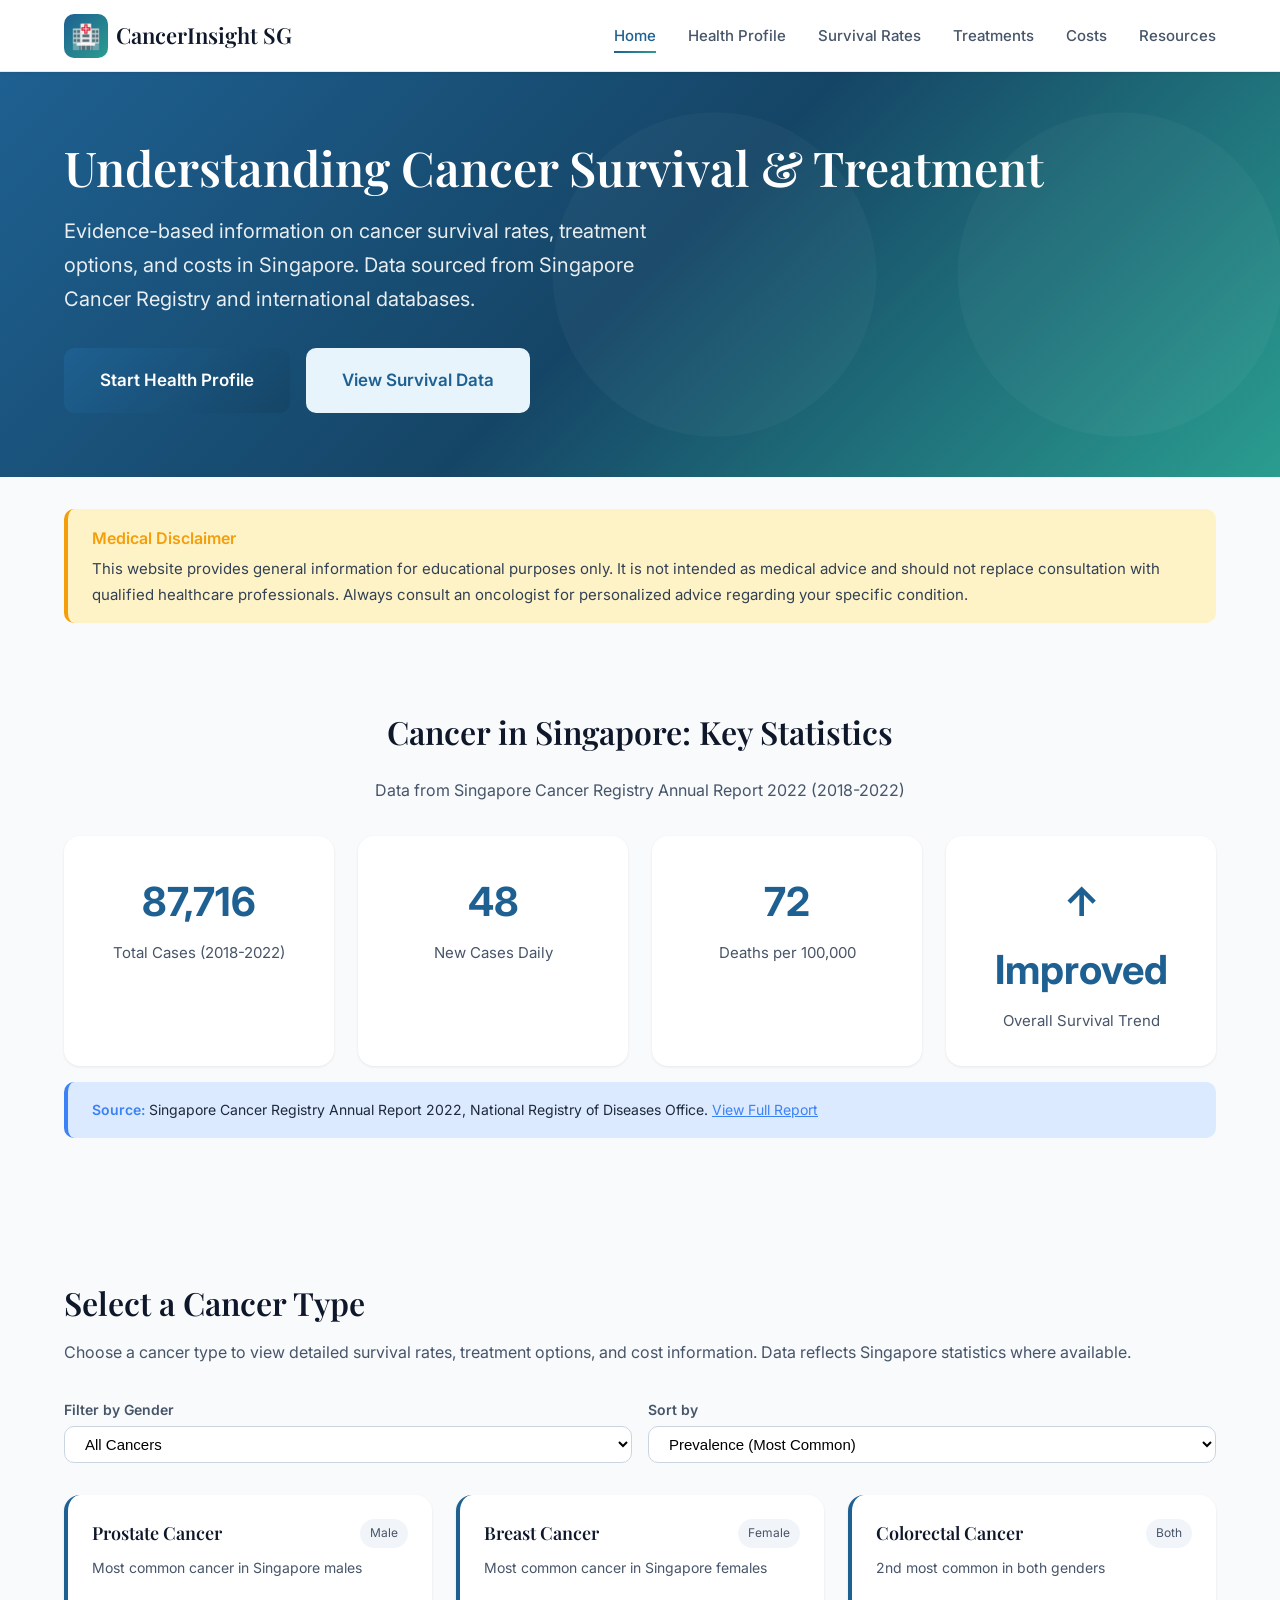
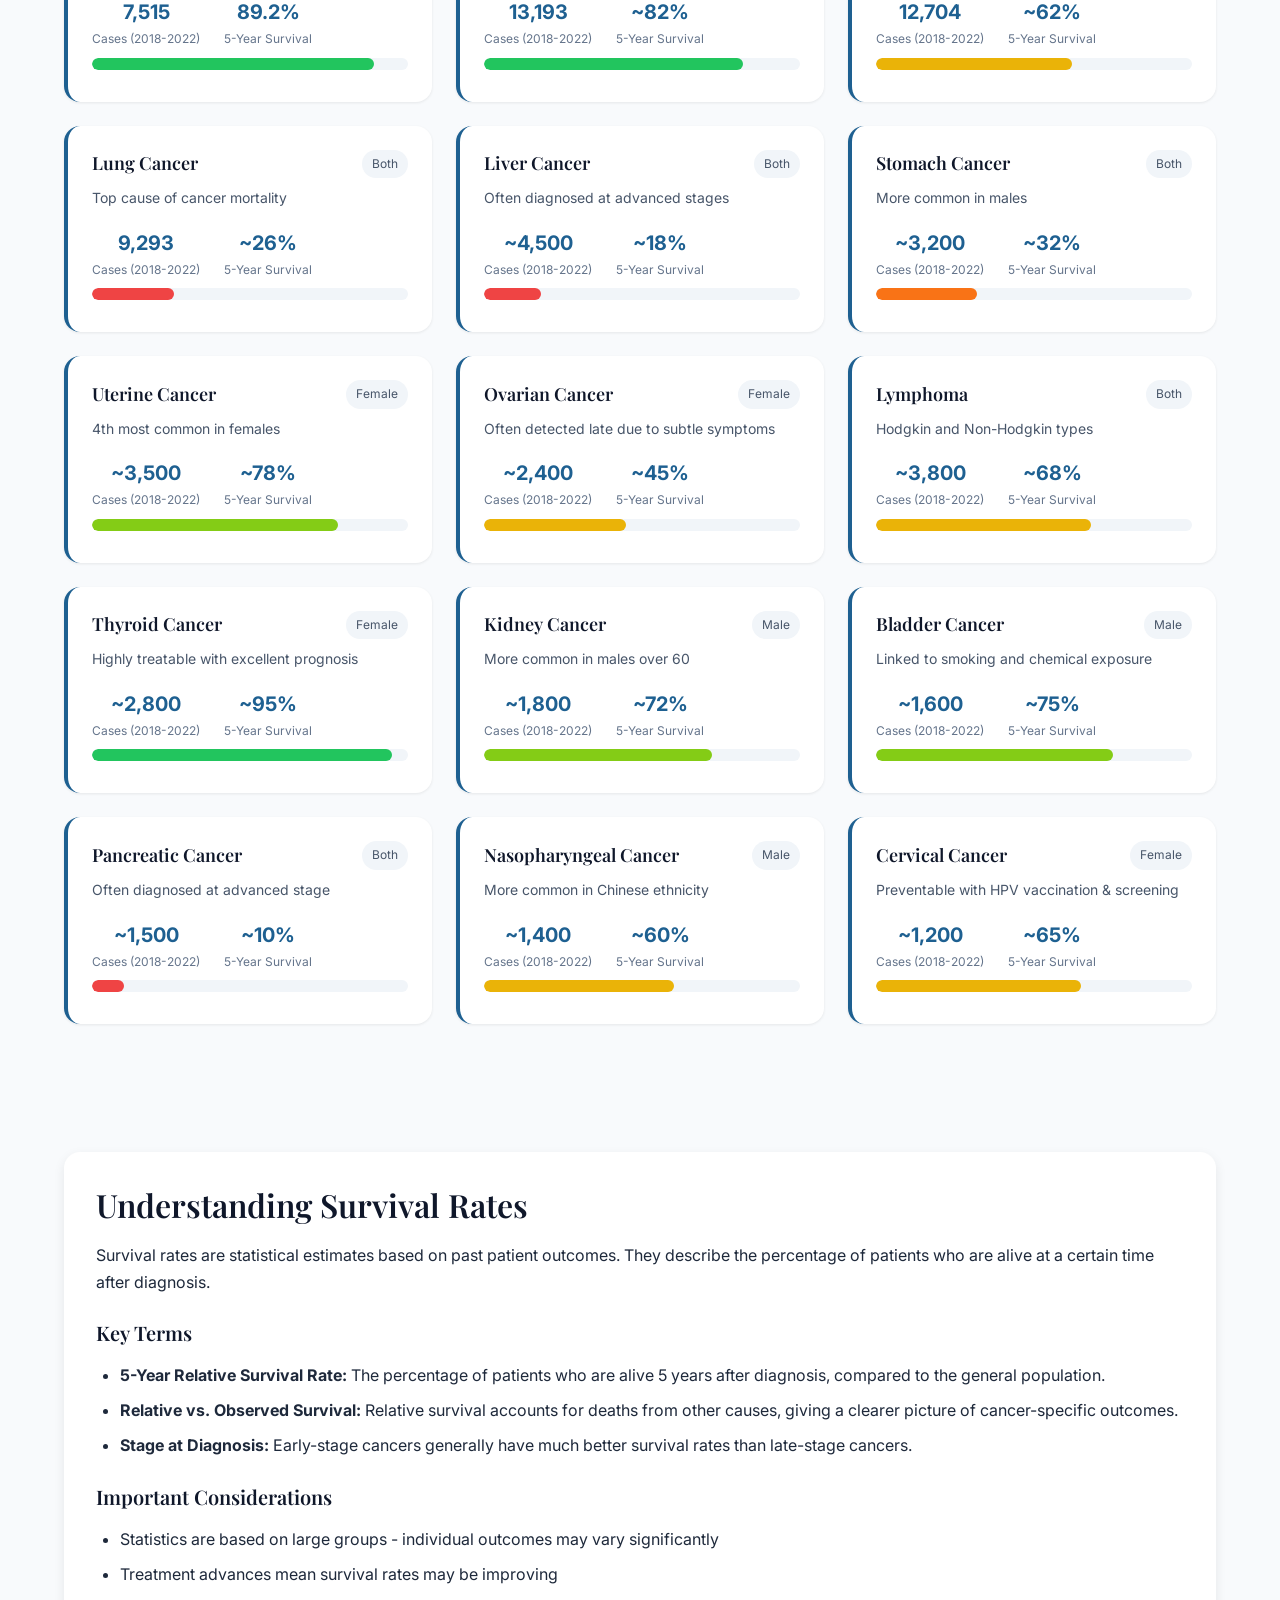
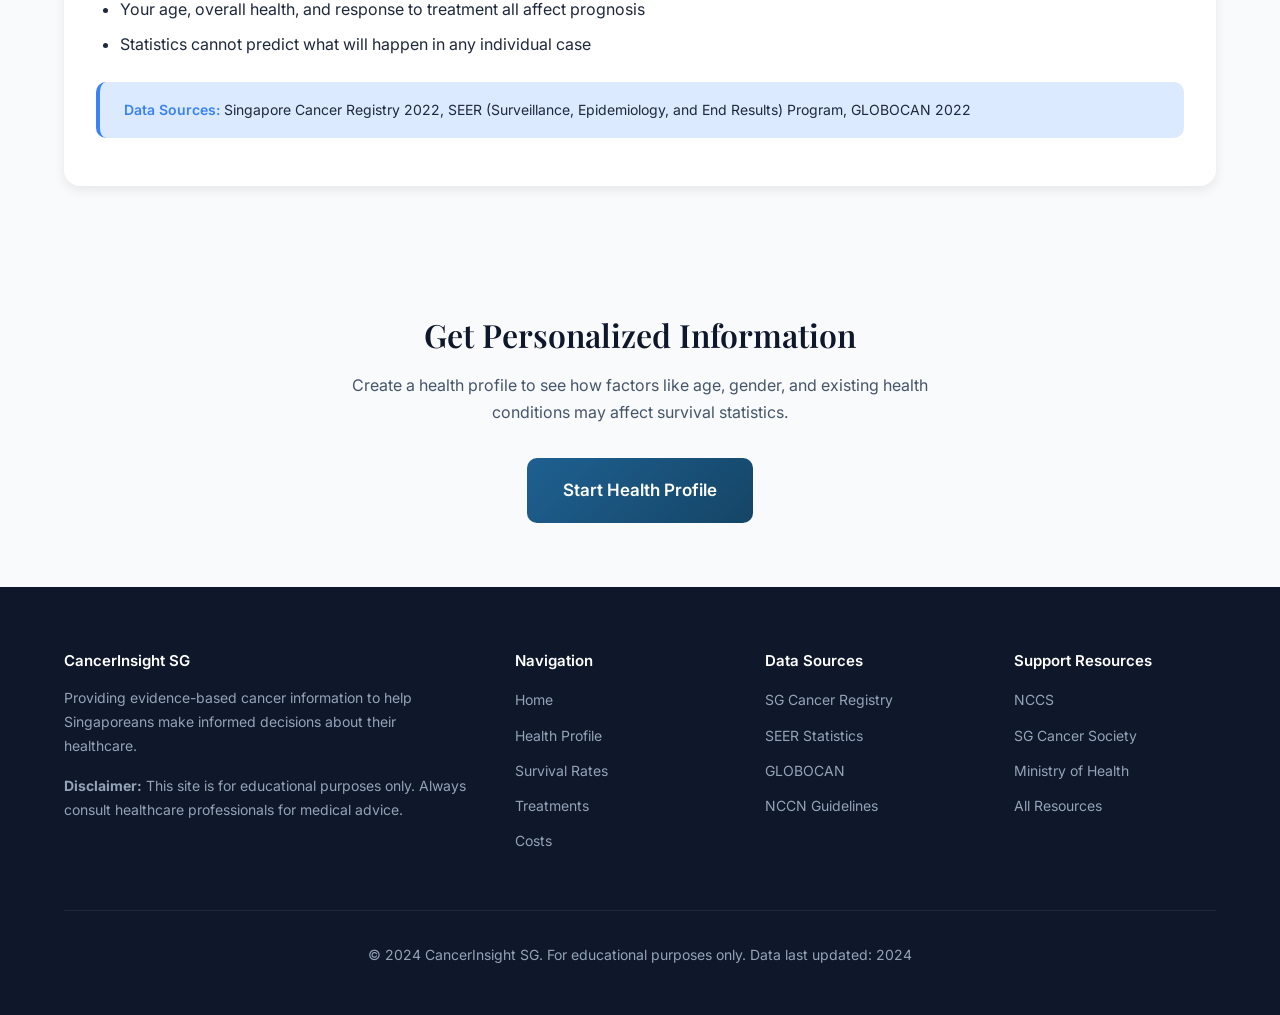
==== index.html @ 8e3a680f "Initial commit: Cancer information website Static site with pages for cancer assessment, treatment c" ====
<!DOCTYPE html>
<html lang="en">
<head>
    <meta charset="UTF-8">
    <meta name="viewport" content="width=device-width, initial-scale=1.0">
    <title>CancerInsight SG | Cancer Survival & Treatment Information</title>
    <link rel="stylesheet" href="styles.css">
    <link href="https://fonts.googleapis.com/css2?family=Inter:wght@300;400;500;600;700&family=Playfair+Display:wght@500;600;700&display=swap" rel="stylesheet">
</head>
<body>
    <nav class="navbar">
        <div class="container">
            <a href="index.html" class="logo">
                <span class="logo-icon">&#127973;</span>
                CancerInsight SG
            </a>
            <ul class="nav-links">
                <li><a href="index.html" class="active">Home</a></li>
                <li><a href="assessment.html">Health Profile</a></li>
                <li><a href="survival.html">Survival Rates</a></li>
                <li><a href="treatment.html">Treatments</a></li>
                <li><a href="costs.html">Costs</a></li>
                <li><a href="resources.html">Resources</a></li>
            </ul>
        </div>
    </nav>

    <section class="hero">
        <div class="container">
            <h1>Understanding Cancer Survival & Treatment</h1>
            <p>Evidence-based information on cancer survival rates, treatment options, and costs in Singapore. Data sourced from Singapore Cancer Registry and international databases.</p>
            <div style="margin-top: var(--spacing-xl); display: flex; gap: var(--spacing-md);">
                <a href="assessment.html" class="btn btn-primary btn-lg">Start Health Profile</a>
                <a href="survival.html" class="btn btn-secondary btn-lg">View Survival Data</a>
            </div>
        </div>
    </section>

    <main class="container">
        <!-- Disclaimer -->
        <div class="disclaimer" style="margin-top: var(--spacing-xl);">
            <div class="disclaimer__title">Medical Disclaimer</div>
            <p>This website provides general information for educational purposes only. It is not intended as medical advice and should not replace consultation with qualified healthcare professionals. Always consult an oncologist for personalized advice regarding your specific condition.</p>
        </div>

        <!-- Quick Statistics -->
        <section class="section">
            <h2 style="text-align: center; margin-bottom: var(--spacing-lg);">Cancer in Singapore: Key Statistics</h2>
            <p style="text-align: center; color: var(--color-gray-600); margin-bottom: var(--spacing-xl);">Data from Singapore Cancer Registry Annual Report 2022 (2018-2022)</p>

            <div class="stats-grid">
                <div class="stat-card">
                    <div class="stat-card__value">87,716</div>
                    <div class="stat-card__label">Total Cases (2018-2022)</div>
                </div>
                <div class="stat-card">
                    <div class="stat-card__value">48</div>
                    <div class="stat-card__label">New Cases Daily</div>
                </div>
                <div class="stat-card">
                    <div class="stat-card__value">72</div>
                    <div class="stat-card__label">Deaths per 100,000</div>
                </div>
                <div class="stat-card">
                    <div class="stat-card__value">&#8593; Improved</div>
                    <div class="stat-card__label">Overall Survival Trend</div>
                </div>
            </div>

            <div class="citation">
                <span class="citation__source">Source:</span> Singapore Cancer Registry Annual Report 2022, National Registry of Diseases Office.
                <a href="https://www.nrdo.gov.sg/publications/cancer" target="_blank">View Full Report</a>
            </div>
        </section>

        <!-- Cancer Type Selection -->
        <section class="section">
            <h2 style="margin-bottom: var(--spacing-md);">Select a Cancer Type</h2>
            <p style="color: var(--color-gray-600); margin-bottom: var(--spacing-xl);">Choose a cancer type to view detailed survival rates, treatment options, and cost information. Data reflects Singapore statistics where available.</p>

            <!-- Gender Filter -->
            <div class="filters">
                <div class="filter-group">
                    <label>Filter by Gender</label>
                    <select class="filter-select" id="gender-filter">
                        <option value="all">All Cancers</option>
                        <option value="male">Male Cancers</option>
                        <option value="female">Female Cancers</option>
                        <option value="both">Affects Both</option>
                    </select>
                </div>
                <div class="filter-group">
                    <label>Sort by</label>
                    <select class="filter-select" id="sort-filter">
                        <option value="prevalence">Prevalence (Most Common)</option>
                        <option value="survival-high">Survival Rate (High to Low)</option>
                        <option value="survival-low">Survival Rate (Low to High)</option>
                    </select>
                </div>
            </div>

            <div class="cancer-grid" id="cancer-grid">
                <!-- Male Cancers -->
                <div class="cancer-card" data-cancer="prostate" data-gender="male" data-survival="89.2" onclick="selectCancer('prostate')">
                    <div class="cancer-card__header">
                        <h3 class="cancer-card__name">Prostate Cancer</h3>
                        <span class="cancer-card__gender">Male</span>
                    </div>
                    <p style="color: var(--color-gray-600); font-size: 0.875rem; margin-bottom: var(--spacing-sm);">Most common cancer in Singapore males</p>
                    <div class="cancer-card__stats">
                        <div class="cancer-card__stat">
                            <div class="cancer-card__stat-value">7,515</div>
                            <div class="cancer-card__stat-label">Cases (2018-2022)</div>
                        </div>
                        <div class="cancer-card__stat">
                            <div class="cancer-card__stat-value">89.2%</div>
                            <div class="cancer-card__stat-label">5-Year Survival</div>
                        </div>
                    </div>
                    <div class="survival-meter">
                        <div class="survival-meter__fill excellent" style="width: 89.2%"></div>
                    </div>
                </div>

                <!-- Breast Cancer -->
                <div class="cancer-card" data-cancer="breast" data-gender="female" data-survival="82" onclick="selectCancer('breast')">
                    <div class="cancer-card__header">
                        <h3 class="cancer-card__name">Breast Cancer</h3>
                        <span class="cancer-card__gender">Female</span>
                    </div>
                    <p style="color: var(--color-gray-600); font-size: 0.875rem; margin-bottom: var(--spacing-sm);">Most common cancer in Singapore females</p>
                    <div class="cancer-card__stats">
                        <div class="cancer-card__stat">
                            <div class="cancer-card__stat-value">13,193</div>
                            <div class="cancer-card__stat-label">Cases (2018-2022)</div>
                        </div>
                        <div class="cancer-card__stat">
                            <div class="cancer-card__stat-value">~82%</div>
                            <div class="cancer-card__stat-label">5-Year Survival</div>
                        </div>
                    </div>
                    <div class="survival-meter">
                        <div class="survival-meter__fill excellent" style="width: 82%"></div>
                    </div>
                </div>

                <!-- Colorectal Cancer -->
                <div class="cancer-card" data-cancer="colorectal" data-gender="both" data-survival="62" onclick="selectCancer('colorectal')">
                    <div class="cancer-card__header">
                        <h3 class="cancer-card__name">Colorectal Cancer</h3>
                        <span class="cancer-card__gender">Both</span>
                    </div>
                    <p style="color: var(--color-gray-600); font-size: 0.875rem; margin-bottom: var(--spacing-sm);">2nd most common in both genders</p>
                    <div class="cancer-card__stats">
                        <div class="cancer-card__stat">
                            <div class="cancer-card__stat-value">12,704</div>
                            <div class="cancer-card__stat-label">Cases (2018-2022)</div>
                        </div>
                        <div class="cancer-card__stat">
                            <div class="cancer-card__stat-value">~62%</div>
                            <div class="cancer-card__stat-label">5-Year Survival</div>
                        </div>
                    </div>
                    <div class="survival-meter">
                        <div class="survival-meter__fill moderate" style="width: 62%"></div>
                    </div>
                </div>

                <!-- Lung Cancer -->
                <div class="cancer-card" data-cancer="lung" data-gender="both" data-survival="26" onclick="selectCancer('lung')">
                    <div class="cancer-card__header">
                        <h3 class="cancer-card__name">Lung Cancer</h3>
                        <span class="cancer-card__gender">Both</span>
                    </div>
                    <p style="color: var(--color-gray-600); font-size: 0.875rem; margin-bottom: var(--spacing-sm);">Top cause of cancer mortality</p>
                    <div class="cancer-card__stats">
                        <div class="cancer-card__stat">
                            <div class="cancer-card__stat-value">9,293</div>
                            <div class="cancer-card__stat-label">Cases (2018-2022)</div>
                        </div>
                        <div class="cancer-card__stat">
                            <div class="cancer-card__stat-value">~26%</div>
                            <div class="cancer-card__stat-label">5-Year Survival</div>
                        </div>
                    </div>
                    <div class="survival-meter">
                        <div class="survival-meter__fill poor" style="width: 26%"></div>
                    </div>
                </div>

                <!-- Liver Cancer -->
                <div class="cancer-card" data-cancer="liver" data-gender="both" data-survival="18" onclick="selectCancer('liver')">
                    <div class="cancer-card__header">
                        <h3 class="cancer-card__name">Liver Cancer</h3>
                        <span class="cancer-card__gender">Both</span>
                    </div>
                    <p style="color: var(--color-gray-600); font-size: 0.875rem; margin-bottom: var(--spacing-sm);">Often diagnosed at advanced stages</p>
                    <div class="cancer-card__stats">
                        <div class="cancer-card__stat">
                            <div class="cancer-card__stat-value">~4,500</div>
                            <div class="cancer-card__stat-label">Cases (2018-2022)</div>
                        </div>
                        <div class="cancer-card__stat">
                            <div class="cancer-card__stat-value">~18%</div>
                            <div class="cancer-card__stat-label">5-Year Survival</div>
                        </div>
                    </div>
                    <div class="survival-meter">
                        <div class="survival-meter__fill poor" style="width: 18%"></div>
                    </div>
                </div>

                <!-- Stomach Cancer -->
                <div class="cancer-card" data-cancer="stomach" data-gender="both" data-survival="32" onclick="selectCancer('stomach')">
                    <div class="cancer-card__header">
                        <h3 class="cancer-card__name">Stomach Cancer</h3>
                        <span class="cancer-card__gender">Both</span>
                    </div>
                    <p style="color: var(--color-gray-600); font-size: 0.875rem; margin-bottom: var(--spacing-sm);">More common in males</p>
                    <div class="cancer-card__stats">
                        <div class="cancer-card__stat">
                            <div class="cancer-card__stat-value">~3,200</div>
                            <div class="cancer-card__stat-label">Cases (2018-2022)</div>
                        </div>
                        <div class="cancer-card__stat">
                            <div class="cancer-card__stat-value">~32%</div>
                            <div class="cancer-card__stat-label">5-Year Survival</div>
                        </div>
                    </div>
                    <div class="survival-meter">
                        <div class="survival-meter__fill fair" style="width: 32%"></div>
                    </div>
                </div>

                <!-- Uterine Cancer -->
                <div class="cancer-card" data-cancer="uterus" data-gender="female" data-survival="78" onclick="selectCancer('uterus')">
                    <div class="cancer-card__header">
                        <h3 class="cancer-card__name">Uterine Cancer</h3>
                        <span class="cancer-card__gender">Female</span>
                    </div>
                    <p style="color: var(--color-gray-600); font-size: 0.875rem; margin-bottom: var(--spacing-sm);">4th most common in females</p>
                    <div class="cancer-card__stats">
                        <div class="cancer-card__stat">
                            <div class="cancer-card__stat-value">~3,500</div>
                            <div class="cancer-card__stat-label">Cases (2018-2022)</div>
                        </div>
                        <div class="cancer-card__stat">
                            <div class="cancer-card__stat-value">~78%</div>
                            <div class="cancer-card__stat-label">5-Year Survival</div>
                        </div>
                    </div>
                    <div class="survival-meter">
                        <div class="survival-meter__fill good" style="width: 78%"></div>
                    </div>
                </div>

                <!-- Ovarian Cancer -->
                <div class="cancer-card" data-cancer="ovary" data-gender="female" data-survival="45" onclick="selectCancer('ovary')">
                    <div class="cancer-card__header">
                        <h3 class="cancer-card__name">Ovarian Cancer</h3>
                        <span class="cancer-card__gender">Female</span>
                    </div>
                    <p style="color: var(--color-gray-600); font-size: 0.875rem; margin-bottom: var(--spacing-sm);">Often detected late due to subtle symptoms</p>
                    <div class="cancer-card__stats">
                        <div class="cancer-card__stat">
                            <div class="cancer-card__stat-value">~2,400</div>
                            <div class="cancer-card__stat-label">Cases (2018-2022)</div>
                        </div>
                        <div class="cancer-card__stat">
                            <div class="cancer-card__stat-value">~45%</div>
                            <div class="cancer-card__stat-label">5-Year Survival</div>
                        </div>
                    </div>
                    <div class="survival-meter">
                        <div class="survival-meter__fill moderate" style="width: 45%"></div>
                    </div>
                </div>

                <!-- Lymphoma -->
                <div class="cancer-card" data-cancer="lymphoma" data-gender="both" data-survival="68" onclick="selectCancer('lymphoma')">
                    <div class="cancer-card__header">
                        <h3 class="cancer-card__name">Lymphoma</h3>
                        <span class="cancer-card__gender">Both</span>
                    </div>
                    <p style="color: var(--color-gray-600); font-size: 0.875rem; margin-bottom: var(--spacing-sm);">Hodgkin and Non-Hodgkin types</p>
                    <div class="cancer-card__stats">
                        <div class="cancer-card__stat">
                            <div class="cancer-card__stat-value">~3,800</div>
                            <div class="cancer-card__stat-label">Cases (2018-2022)</div>
                        </div>
                        <div class="cancer-card__stat">
                            <div class="cancer-card__stat-value">~68%</div>
                            <div class="cancer-card__stat-label">5-Year Survival</div>
                        </div>
                    </div>
                    <div class="survival-meter">
                        <div class="survival-meter__fill moderate" style="width: 68%"></div>
                    </div>
                </div>

                <!-- Thyroid Cancer -->
                <div class="cancer-card" data-cancer="thyroid" data-gender="female" data-survival="95" onclick="selectCancer('thyroid')">
                    <div class="cancer-card__header">
                        <h3 class="cancer-card__name">Thyroid Cancer</h3>
                        <span class="cancer-card__gender">Female</span>
                    </div>
                    <p style="color: var(--color-gray-600); font-size: 0.875rem; margin-bottom: var(--spacing-sm);">Highly treatable with excellent prognosis</p>
                    <div class="cancer-card__stats">
                        <div class="cancer-card__stat">
                            <div class="cancer-card__stat-value">~2,800</div>
                            <div class="cancer-card__stat-label">Cases (2018-2022)</div>
                        </div>
                        <div class="cancer-card__stat">
                            <div class="cancer-card__stat-value">~95%</div>
                            <div class="cancer-card__stat-label">5-Year Survival</div>
                        </div>
                    </div>
                    <div class="survival-meter">
                        <div class="survival-meter__fill excellent" style="width: 95%"></div>
                    </div>
                </div>

                <!-- Kidney Cancer -->
                <div class="cancer-card" data-cancer="kidney" data-gender="male" data-survival="72" onclick="selectCancer('kidney')">
                    <div class="cancer-card__header">
                        <h3 class="cancer-card__name">Kidney Cancer</h3>
                        <span class="cancer-card__gender">Male</span>
                    </div>
                    <p style="color: var(--color-gray-600); font-size: 0.875rem; margin-bottom: var(--spacing-sm);">More common in males over 60</p>
                    <div class="cancer-card__stats">
                        <div class="cancer-card__stat">
                            <div class="cancer-card__stat-value">~1,800</div>
                            <div class="cancer-card__stat-label">Cases (2018-2022)</div>
                        </div>
                        <div class="cancer-card__stat">
                            <div class="cancer-card__stat-value">~72%</div>
                            <div class="cancer-card__stat-label">5-Year Survival</div>
                        </div>
                    </div>
                    <div class="survival-meter">
                        <div class="survival-meter__fill good" style="width: 72%"></div>
                    </div>
                </div>

                <!-- Bladder Cancer -->
                <div class="cancer-card" data-cancer="bladder" data-gender="male" data-survival="75" onclick="selectCancer('bladder')">
                    <div class="cancer-card__header">
                        <h3 class="cancer-card__name">Bladder Cancer</h3>
                        <span class="cancer-card__gender">Male</span>
                    </div>
                    <p style="color: var(--color-gray-600); font-size: 0.875rem; margin-bottom: var(--spacing-sm);">Linked to smoking and chemical exposure</p>
                    <div class="cancer-card__stats">
                        <div class="cancer-card__stat">
                            <div class="cancer-card__stat-value">~1,600</div>
                            <div class="cancer-card__stat-label">Cases (2018-2022)</div>
                        </div>
                        <div class="cancer-card__stat">
                            <div class="cancer-card__stat-value">~75%</div>
                            <div class="cancer-card__stat-label">5-Year Survival</div>
                        </div>
                    </div>
                    <div class="survival-meter">
                        <div class="survival-meter__fill good" style="width: 75%"></div>
                    </div>
                </div>

                <!-- Pancreatic Cancer -->
                <div class="cancer-card" data-cancer="pancreas" data-gender="both" data-survival="10" onclick="selectCancer('pancreas')">
                    <div class="cancer-card__header">
                        <h3 class="cancer-card__name">Pancreatic Cancer</h3>
                        <span class="cancer-card__gender">Both</span>
                    </div>
                    <p style="color: var(--color-gray-600); font-size: 0.875rem; margin-bottom: var(--spacing-sm);">Often diagnosed at advanced stage</p>
                    <div class="cancer-card__stats">
                        <div class="cancer-card__stat">
                            <div class="cancer-card__stat-value">~1,500</div>
                            <div class="cancer-card__stat-label">Cases (2018-2022)</div>
                        </div>
                        <div class="cancer-card__stat">
                            <div class="cancer-card__stat-value">~10%</div>
                            <div class="cancer-card__stat-label">5-Year Survival</div>
                        </div>
                    </div>
                    <div class="survival-meter">
                        <div class="survival-meter__fill poor" style="width: 10%"></div>
                    </div>
                </div>

                <!-- Nasopharyngeal Cancer -->
                <div class="cancer-card" data-cancer="nasopharyngeal" data-gender="male" data-survival="60" onclick="selectCancer('nasopharyngeal')">
                    <div class="cancer-card__header">
                        <h3 class="cancer-card__name">Nasopharyngeal Cancer</h3>
                        <span class="cancer-card__gender">Male</span>
                    </div>
                    <p style="color: var(--color-gray-600); font-size: 0.875rem; margin-bottom: var(--spacing-sm);">More common in Chinese ethnicity</p>
                    <div class="cancer-card__stats">
                        <div class="cancer-card__stat">
                            <div class="cancer-card__stat-value">~1,400</div>
                            <div class="cancer-card__stat-label">Cases (2018-2022)</div>
                        </div>
                        <div class="cancer-card__stat">
                            <div class="cancer-card__stat-value">~60%</div>
                            <div class="cancer-card__stat-label">5-Year Survival</div>
                        </div>
                    </div>
                    <div class="survival-meter">
                        <div class="survival-meter__fill moderate" style="width: 60%"></div>
                    </div>
                </div>

                <!-- Cervical Cancer -->
                <div class="cancer-card" data-cancer="cervix" data-gender="female" data-survival="65" onclick="selectCancer('cervix')">
                    <div class="cancer-card__header">
                        <h3 class="cancer-card__name">Cervical Cancer</h3>
                        <span class="cancer-card__gender">Female</span>
                    </div>
                    <p style="color: var(--color-gray-600); font-size: 0.875rem; margin-bottom: var(--spacing-sm);">Preventable with HPV vaccination & screening</p>
                    <div class="cancer-card__stats">
                        <div class="cancer-card__stat">
                            <div class="cancer-card__stat-value">~1,200</div>
                            <div class="cancer-card__stat-label">Cases (2018-2022)</div>
                        </div>
                        <div class="cancer-card__stat">
                            <div class="cancer-card__stat-value">~65%</div>
                            <div class="cancer-card__stat-label">5-Year Survival</div>
                        </div>
                    </div>
                    <div class="survival-meter">
                        <div class="survival-meter__fill moderate" style="width: 65%"></div>
                    </div>
                </div>
            </div>
        </section>

        <!-- Understanding Survival Rates -->
        <section class="section">
            <div class="info-card">
                <h2>Understanding Survival Rates</h2>
                <p>Survival rates are statistical estimates based on past patient outcomes. They describe the percentage of patients who are alive at a certain time after diagnosis.</p>

                <h4 style="margin-top: var(--spacing-lg);">Key Terms</h4>
                <ul>
                    <li><strong>5-Year Relative Survival Rate:</strong> The percentage of patients who are alive 5 years after diagnosis, compared to the general population.</li>
                    <li><strong>Relative vs. Observed Survival:</strong> Relative survival accounts for deaths from other causes, giving a clearer picture of cancer-specific outcomes.</li>
                    <li><strong>Stage at Diagnosis:</strong> Early-stage cancers generally have much better survival rates than late-stage cancers.</li>
                </ul>

                <h4 style="margin-top: var(--spacing-lg);">Important Considerations</h4>
                <ul>
                    <li>Statistics are based on large groups - individual outcomes may vary significantly</li>
                    <li>Treatment advances mean survival rates may be improving</li>
                    <li>Your age, overall health, and response to treatment all affect prognosis</li>
                    <li>Statistics cannot predict what will happen in any individual case</li>
                </ul>

                <div class="citation" style="margin-top: var(--spacing-lg);">
                    <span class="citation__source">Data Sources:</span> Singapore Cancer Registry 2022, SEER (Surveillance, Epidemiology, and End Results) Program, GLOBOCAN 2022
                </div>
            </div>
        </section>

        <!-- Call to Action -->
        <section class="section" style="text-align: center;">
            <h2 style="margin-bottom: var(--spacing-md);">Get Personalized Information</h2>
            <p style="max-width: 600px; margin: 0 auto var(--spacing-xl); color: var(--color-gray-600);">Create a health profile to see how factors like age, gender, and existing health conditions may affect survival statistics.</p>
            <a href="assessment.html" class="btn btn-primary btn-lg">Start Health Profile</a>
        </section>
    </main>

    <footer class="footer">
        <div class="container">
            <div class="footer-content">
                <div>
                    <h4>CancerInsight SG</h4>
                    <p>Providing evidence-based cancer information to help Singaporeans make informed decisions about their healthcare.</p>
                    <p style="margin-top: var(--spacing-md);"><strong>Disclaimer:</strong> This site is for educational purposes only. Always consult healthcare professionals for medical advice.</p>
                </div>
                <div>
                    <h4>Navigation</h4>
                    <ul>
                        <li><a href="index.html">Home</a></li>
                        <li><a href="assessment.html">Health Profile</a></li>
                        <li><a href="survival.html">Survival Rates</a></li>
                        <li><a href="treatment.html">Treatments</a></li>
                        <li><a href="costs.html">Costs</a></li>
                    </ul>
                </div>
                <div>
                    <h4>Data Sources</h4>
                    <ul>
                        <li><a href="https://www.nrdo.gov.sg/publications/cancer" target="_blank">SG Cancer Registry</a></li>
                        <li><a href="https://seer.cancer.gov/statfacts/" target="_blank">SEER Statistics</a></li>
                        <li><a href="https://gco.iarc.who.int/" target="_blank">GLOBOCAN</a></li>
                        <li><a href="https://www.nccn.org/" target="_blank">NCCN Guidelines</a></li>
                    </ul>
                </div>
                <div>
                    <h4>Support Resources</h4>
                    <ul>
                        <li><a href="https://www.nccs.com.sg" target="_blank">NCCS</a></li>
                        <li><a href="https://www.singaporecancersociety.org.sg" target="_blank">SG Cancer Society</a></li>
                        <li><a href="https://www.moh.gov.sg" target="_blank">Ministry of Health</a></li>
                        <li><a href="resources.html">All Resources</a></li>
                    </ul>
                </div>
            </div>
            <div class="footer-bottom">
                <p>&copy; 2024 CancerInsight SG. For educational purposes only. Data last updated: 2024</p>
            </div>
        </div>
    </footer>

    <script src="script.js"></script>
</body>
</html>
---- styles.css ----
/* ===== CSS Variables ===== */
:root {
  /* Primary - Calming Medical Blue */
  --color-primary: #1E6091;
  --color-primary-dark: #154566;
  --color-primary-light: #E8F4FC;

  /* Secondary - Healing Teal */
  --color-secondary: #2A9D8F;
  --color-secondary-dark: #1E7268;
  --color-secondary-light: #E8F6F4;

  /* Accent - Warm Hope Orange */
  --color-accent: #E76F51;
  --color-accent-light: #FDF0ED;

  /* Survival Rate Colors (gradient from good to poor) */
  --color-excellent: #22C55E;
  --color-good: #84CC16;
  --color-moderate: #EAB308;
  --color-fair: #F97316;
  --color-poor: #EF4444;

  /* Stage Colors */
  --color-stage-1: #22C55E;
  --color-stage-2: #84CC16;
  --color-stage-3: #F97316;
  --color-stage-4: #EF4444;

  /* Neutrals */
  --color-bg: #F8FAFC;
  --color-white: #FFFFFF;
  --color-gray-50: #F8FAFC;
  --color-gray-100: #F1F5F9;
  --color-gray-200: #E2E8F0;
  --color-gray-300: #CBD5E1;
  --color-gray-400: #94A3B8;
  --color-gray-500: #64748B;
  --color-gray-600: #475569;
  --color-gray-700: #334155;
  --color-gray-800: #1E293B;
  --color-gray-900: #0F172A;

  /* Semantic */
  --color-success: #22C55E;
  --color-success-light: #DCFCE7;
  --color-warning: #F59E0B;
  --color-warning-light: #FEF3C7;
  --color-danger: #EF4444;
  --color-danger-light: #FEE2E2;
  --color-info: #3B82F6;
  --color-info-light: #DBEAFE;

  /* Typography */
  --font-primary: 'Inter', -apple-system, BlinkMacSystemFont, 'Segoe UI', sans-serif;
  --font-display: 'Playfair Display', Georgia, serif;

  /* Spacing */
  --spacing-xs: 4px;
  --spacing-sm: 8px;
  --spacing-md: 16px;
  --spacing-lg: 24px;
  --spacing-xl: 32px;
  --spacing-2xl: 48px;
  --spacing-3xl: 64px;

  /* Border Radius */
  --radius-sm: 6px;
  --radius-md: 10px;
  --radius-lg: 16px;
  --radius-xl: 24px;
  --radius-full: 9999px;

  /* Shadows */
  --shadow-sm: 0 1px 3px rgba(0,0,0,0.08);
  --shadow-md: 0 4px 12px rgba(0,0,0,0.08);
  --shadow-lg: 0 8px 24px rgba(0,0,0,0.1);
  --shadow-xl: 0 16px 40px rgba(0,0,0,0.12);

  /* Transitions */
  --transition-fast: 150ms ease;
  --transition-base: 250ms ease;
  --transition-slow: 400ms ease;

  /* Layout */
  --max-width: 1200px;
  --header-height: 72px;
}

/* ===== Reset & Base ===== */
*, *::before, *::after {
  box-sizing: border-box;
  margin: 0;
  padding: 0;
}

html {
  scroll-behavior: smooth;
  font-size: 16px;
}

body {
  font-family: var(--font-primary);
  font-size: 1rem;
  line-height: 1.7;
  color: var(--color-gray-800);
  background-color: var(--color-bg);
  -webkit-font-smoothing: antialiased;
}

/* ===== Typography ===== */
h1, h2, h3, h4, h5, h6 {
  font-family: var(--font-display);
  font-weight: 600;
  line-height: 1.3;
  color: var(--color-gray-900);
}

h1 { font-size: 2.75rem; }
h2 { font-size: 2rem; }
h3 { font-size: 1.5rem; }
h4 { font-size: 1.25rem; }
h5 { font-size: 1.125rem; }

p { margin-bottom: 1rem; }

a {
  color: var(--color-primary);
  text-decoration: none;
  transition: color var(--transition-fast);
}

a:hover {
  color: var(--color-primary-dark);
}

/* ===== Layout ===== */
.container {
  max-width: var(--max-width);
  margin: 0 auto;
  padding: 0 var(--spacing-lg);
}

.section {
  padding: var(--spacing-3xl) 0;
}

/* ===== Navigation ===== */
.navbar {
  background-color: var(--color-white);
  height: var(--header-height);
  position: sticky;
  top: 0;
  z-index: 1000;
  box-shadow: var(--shadow-sm);
  border-bottom: 1px solid var(--color-gray-200);
}

.navbar .container {
  height: 100%;
  display: flex;
  align-items: center;
  justify-content: space-between;
}

.logo {
  display: flex;
  align-items: center;
  gap: var(--spacing-sm);
  font-family: var(--font-display);
  font-size: 1.375rem;
  font-weight: 600;
  color: var(--color-gray-900);
}

.logo-icon {
  width: 44px;
  height: 44px;
  background: linear-gradient(135deg, var(--color-primary) 0%, var(--color-secondary) 100%);
  border-radius: var(--radius-md);
  display: flex;
  align-items: center;
  justify-content: center;
  color: white;
  font-size: 1.5rem;
}

.nav-links {
  display: flex;
  align-items: center;
  gap: var(--spacing-xl);
  list-style: none;
}

.nav-links a {
  color: var(--color-gray-600);
  font-weight: 500;
  padding: var(--spacing-sm) 0;
  position: relative;
  font-size: 0.9375rem;
}

.nav-links a::after {
  content: '';
  position: absolute;
  bottom: 0;
  left: 0;
  width: 0;
  height: 2px;
  background: linear-gradient(90deg, var(--color-primary), var(--color-secondary));
  transition: width var(--transition-base);
}

.nav-links a:hover,
.nav-links a.active {
  color: var(--color-primary);
}

.nav-links a:hover::after,
.nav-links a.active::after {
  width: 100%;
}

/* ===== Buttons ===== */
.btn {
  display: inline-flex;
  align-items: center;
  justify-content: center;
  gap: var(--spacing-sm);
  padding: 14px 28px;
  border-radius: var(--radius-md);
  font-weight: 600;
  font-size: 1rem;
  cursor: pointer;
  transition: all var(--transition-fast);
  border: none;
  text-decoration: none;
}

.btn-primary {
  background: linear-gradient(135deg, var(--color-primary) 0%, var(--color-primary-dark) 100%);
  color: white;
}

.btn-primary:hover {
  transform: translateY(-2px);
  box-shadow: var(--shadow-lg);
  color: white;
}

.btn-secondary {
  background-color: var(--color-primary-light);
  color: var(--color-primary);
}

.btn-secondary:hover {
  background-color: #D1E8F8;
}

.btn-outline {
  background-color: transparent;
  border: 2px solid var(--color-gray-300);
  color: var(--color-gray-700);
}

.btn-outline:hover {
  border-color: var(--color-primary);
  color: var(--color-primary);
}

.btn-sm {
  padding: 10px 20px;
  font-size: 0.875rem;
}

.btn-lg {
  padding: 18px 36px;
  font-size: 1.0625rem;
}

/* ===== Hero Section ===== */
.hero {
  background: linear-gradient(135deg, var(--color-primary) 0%, var(--color-primary-dark) 50%, var(--color-secondary) 100%);
  color: white;
  padding: var(--spacing-3xl) 0;
  position: relative;
  overflow: hidden;
}

.hero::before {
  content: '';
  position: absolute;
  top: 0;
  right: 0;
  width: 60%;
  height: 100%;
  background: url("data:image/svg+xml,%3Csvg xmlns='http://www.w3.org/2000/svg' viewBox='0 0 100 100'%3E%3Ccircle cx='50' cy='50' r='40' fill='rgba(255,255,255,0.03)'/%3E%3C/svg%3E") repeat;
}

.hero .container {
  position: relative;
  z-index: 1;
}

.hero h1 {
  color: white;
  font-size: 3rem;
  margin-bottom: var(--spacing-md);
}

.hero p {
  font-size: 1.25rem;
  opacity: 0.9;
  max-width: 600px;
}

/* ===== Page Header ===== */
.page-header {
  background: linear-gradient(135deg, var(--color-primary) 0%, var(--color-primary-dark) 100%);
  color: white;
  padding: var(--spacing-2xl) 0;
  text-align: center;
}

.page-header h1 {
  color: white;
  margin-bottom: var(--spacing-sm);
}

.page-header p {
  opacity: 0.9;
  font-size: 1.125rem;
  max-width: 700px;
  margin: 0 auto;
}

/* ===== Cards ===== */
.card {
  background-color: var(--color-white);
  border-radius: var(--radius-lg);
  box-shadow: var(--shadow-md);
  overflow: hidden;
  transition: all var(--transition-base);
}

.card:hover {
  box-shadow: var(--shadow-lg);
  transform: translateY(-4px);
}

.card-body {
  padding: var(--spacing-lg);
}

/* ===== Cancer Type Cards ===== */
.cancer-grid {
  display: grid;
  grid-template-columns: repeat(auto-fill, minmax(280px, 1fr));
  gap: var(--spacing-lg);
}

.cancer-card {
  background: var(--color-white);
  border-radius: var(--radius-lg);
  padding: var(--spacing-lg);
  border-left: 4px solid var(--color-primary);
  box-shadow: var(--shadow-sm);
  transition: all var(--transition-base);
  cursor: pointer;
}

.cancer-card:hover {
  box-shadow: var(--shadow-md);
  transform: translateX(4px);
}

.cancer-card.selected {
  border-left-color: var(--color-secondary);
  background: var(--color-secondary-light);
}

.cancer-card__header {
  display: flex;
  align-items: center;
  justify-content: space-between;
  margin-bottom: var(--spacing-sm);
}

.cancer-card__name {
  font-size: 1.125rem;
  font-weight: 600;
  margin: 0;
}

.cancer-card__gender {
  font-size: 0.75rem;
  padding: 4px 10px;
  border-radius: var(--radius-full);
  background: var(--color-gray-100);
  color: var(--color-gray-600);
}

.cancer-card__stats {
  display: flex;
  gap: var(--spacing-lg);
  margin-top: var(--spacing-md);
}

.cancer-card__stat {
  text-align: center;
}

.cancer-card__stat-value {
  font-size: 1.25rem;
  font-weight: 700;
  color: var(--color-primary);
}

.cancer-card__stat-label {
  font-size: 0.75rem;
  color: var(--color-gray-500);
}

/* ===== Survival Rate Display ===== */
.survival-badge {
  display: inline-flex;
  align-items: center;
  gap: var(--spacing-xs);
  padding: var(--spacing-xs) var(--spacing-md);
  border-radius: var(--radius-full);
  font-weight: 600;
  font-size: 0.875rem;
}

.survival-badge.excellent {
  background: var(--color-success-light);
  color: var(--color-success);
}

.survival-badge.good {
  background: #ECFCCB;
  color: #65A30D;
}

.survival-badge.moderate {
  background: var(--color-warning-light);
  color: var(--color-warning);
}

.survival-badge.fair {
  background: #FFEDD5;
  color: #EA580C;
}

.survival-badge.poor {
  background: var(--color-danger-light);
  color: var(--color-danger);
}

/* ===== Stage Badges ===== */
.stage-badge {
  display: inline-flex;
  align-items: center;
  justify-content: center;
  width: 32px;
  height: 32px;
  border-radius: 50%;
  font-weight: 700;
  font-size: 0.875rem;
  color: white;
}

.stage-badge.stage-1 { background: var(--color-stage-1); }
.stage-badge.stage-2 { background: var(--color-stage-2); }
.stage-badge.stage-3 { background: var(--color-stage-3); }
.stage-badge.stage-4 { background: var(--color-stage-4); }

/* ===== Data Tables ===== */
.data-table-container {
  background: var(--color-white);
  border-radius: var(--radius-lg);
  box-shadow: var(--shadow-md);
  overflow: hidden;
}

.data-table {
  width: 100%;
  border-collapse: collapse;
}

.data-table th {
  background: var(--color-gray-50);
  padding: var(--spacing-md);
  text-align: left;
  font-weight: 600;
  font-size: 0.875rem;
  color: var(--color-gray-700);
  border-bottom: 2px solid var(--color-gray-200);
}

.data-table td {
  padding: var(--spacing-md);
  border-bottom: 1px solid var(--color-gray-200);
  font-size: 0.9375rem;
}

.data-table tr:last-child td {
  border-bottom: none;
}

.data-table tr:hover {
  background: var(--color-gray-50);
}

.data-table .number {
  font-weight: 600;
  font-family: 'SF Mono', 'Monaco', monospace;
}

.data-table .highlight {
  background: var(--color-primary-light);
}

/* ===== Survival Charts ===== */
.chart-container {
  background: var(--color-white);
  border-radius: var(--radius-lg);
  padding: var(--spacing-xl);
  box-shadow: var(--shadow-md);
}

.chart-header {
  display: flex;
  justify-content: space-between;
  align-items: center;
  margin-bottom: var(--spacing-lg);
}

.chart-title {
  font-size: 1.25rem;
  font-weight: 600;
}

.chart-legend {
  display: flex;
  gap: var(--spacing-lg);
}

.legend-item {
  display: flex;
  align-items: center;
  gap: var(--spacing-xs);
  font-size: 0.875rem;
  color: var(--color-gray-600);
}

.legend-color {
  width: 12px;
  height: 12px;
  border-radius: 2px;
}

/* ===== Form Elements ===== */
.form-group {
  margin-bottom: var(--spacing-lg);
}

.form-label {
  display: block;
  font-weight: 600;
  margin-bottom: var(--spacing-sm);
  color: var(--color-gray-800);
}

.form-label small {
  font-weight: 400;
  color: var(--color-gray-500);
}

.form-input,
.form-select {
  width: 100%;
  padding: 14px 18px;
  border: 2px solid var(--color-gray-300);
  border-radius: var(--radius-md);
  font-size: 1rem;
  font-family: inherit;
  transition: all var(--transition-fast);
  background-color: var(--color-white);
}

.form-input:focus,
.form-select:focus {
  outline: none;
  border-color: var(--color-primary);
  box-shadow: 0 0 0 4px var(--color-primary-light);
}

.form-select {
  cursor: pointer;
  appearance: none;
  background-image: url("data:image/svg+xml,%3Csvg xmlns='http://www.w3.org/2000/svg' width='16' height='16' viewBox='0 0 24 24' fill='none' stroke='%23757575' stroke-width='2'%3E%3Cpath d='M6 9l6 6 6-6'/%3E%3C/svg%3E");
  background-repeat: no-repeat;
  background-position: right 14px center;
  padding-right: 44px;
}

/* ===== Checkbox & Radio Cards ===== */
.checkbox-grid {
  display: grid;
  grid-template-columns: repeat(auto-fill, minmax(200px, 1fr));
  gap: var(--spacing-md);
}

.checkbox-card {
  position: relative;
  cursor: pointer;
}

.checkbox-card input {
  position: absolute;
  opacity: 0;
}

.checkbox-card__content {
  display: flex;
  align-items: center;
  gap: var(--spacing-md);
  padding: var(--spacing-md);
  border: 2px solid var(--color-gray-200);
  border-radius: var(--radius-md);
  transition: all var(--transition-fast);
}

.checkbox-card:hover .checkbox-card__content {
  border-color: var(--color-primary);
}

.checkbox-card input:checked + .checkbox-card__content {
  border-color: var(--color-primary);
  background: var(--color-primary-light);
}

.checkbox-card__icon {
  width: 24px;
  height: 24px;
  border: 2px solid var(--color-gray-300);
  border-radius: var(--radius-sm);
  display: flex;
  align-items: center;
  justify-content: center;
  transition: all var(--transition-fast);
}

.checkbox-card input:checked + .checkbox-card__content .checkbox-card__icon {
  background: var(--color-primary);
  border-color: var(--color-primary);
  color: white;
}

.checkbox-card__text {
  flex: 1;
}

.checkbox-card__label {
  font-weight: 500;
  display: block;
}

.checkbox-card__desc {
  font-size: 0.8125rem;
  color: var(--color-gray-500);
}

/* ===== Radio Options ===== */
.radio-group {
  display: flex;
  flex-direction: column;
  gap: var(--spacing-sm);
}

.radio-option {
  display: block;
  cursor: pointer;
}

.radio-option input {
  position: absolute;
  opacity: 0;
}

.radio-label {
  display: block;
  padding: var(--spacing-md) var(--spacing-lg);
  border: 2px solid var(--color-gray-200);
  border-radius: var(--radius-md);
  transition: all var(--transition-fast);
}

.radio-option:hover .radio-label {
  border-color: var(--color-primary);
  background-color: var(--color-primary-light);
}

.radio-option input:checked + .radio-label {
  border-color: var(--color-primary);
  background-color: var(--color-primary-light);
}

.radio-label strong {
  display: block;
  margin-bottom: 2px;
}

.radio-label small {
  color: var(--color-gray-600);
  font-size: 0.875rem;
}

/* ===== Cost Tables ===== */
.cost-table {
  width: 100%;
  border-collapse: collapse;
  margin-bottom: var(--spacing-lg);
}

.cost-table th {
  background: var(--color-primary);
  color: white;
  padding: var(--spacing-md);
  text-align: left;
  font-weight: 600;
}

.cost-table td {
  padding: var(--spacing-md);
  border-bottom: 1px solid var(--color-gray-200);
}

.cost-table tr:nth-child(even) {
  background: var(--color-gray-50);
}

.cost-table .cost-value {
  font-weight: 600;
  color: var(--color-primary);
  font-family: 'SF Mono', 'Monaco', monospace;
}

.cost-table .cost-range {
  color: var(--color-gray-600);
  font-size: 0.875rem;
}

/* ===== Treatment Cards ===== */
.treatment-card {
  background: var(--color-white);
  border-radius: var(--radius-lg);
  padding: var(--spacing-xl);
  margin-bottom: var(--spacing-lg);
  box-shadow: var(--shadow-sm);
  border-left: 4px solid var(--color-secondary);
}

.treatment-card__header {
  display: flex;
  justify-content: space-between;
  align-items: flex-start;
  margin-bottom: var(--spacing-md);
}

.treatment-card__title {
  font-size: 1.25rem;
  margin-bottom: var(--spacing-xs);
}

.treatment-card__type {
  font-size: 0.75rem;
  padding: 4px 12px;
  border-radius: var(--radius-full);
  background: var(--color-secondary-light);
  color: var(--color-secondary-dark);
  font-weight: 600;
}

.treatment-card__line {
  font-size: 0.75rem;
  padding: 4px 12px;
  border-radius: var(--radius-full);
  background: var(--color-info-light);
  color: var(--color-info);
  font-weight: 600;
}

.treatment-card ul {
  margin: var(--spacing-md) 0;
  padding-left: var(--spacing-lg);
}

.treatment-card li {
  margin-bottom: var(--spacing-xs);
}

/* ===== Disclaimer Box ===== */
.disclaimer {
  background: var(--color-warning-light);
  border-left: 4px solid var(--color-warning);
  padding: var(--spacing-md) var(--spacing-lg);
  border-radius: var(--radius-md);
  margin: var(--spacing-lg) 0;
}

.disclaimer__title {
  font-weight: 600;
  color: var(--color-warning);
  margin-bottom: var(--spacing-xs);
}

.disclaimer p {
  margin: 0;
  font-size: 0.9375rem;
  color: var(--color-gray-700);
}

/* ===== Citation Box ===== */
.citation {
  background: var(--color-info-light);
  border-left: 4px solid var(--color-info);
  padding: var(--spacing-md) var(--spacing-lg);
  border-radius: var(--radius-md);
  margin: var(--spacing-md) 0;
  font-size: 0.875rem;
}

.citation__source {
  font-weight: 600;
  color: var(--color-info);
}

.citation a {
  color: var(--color-info);
  text-decoration: underline;
}

/* ===== Info Cards ===== */
.info-card {
  background: var(--color-white);
  border-radius: var(--radius-lg);
  padding: var(--spacing-xl);
  box-shadow: var(--shadow-md);
}

.info-card h2 {
  margin-bottom: var(--spacing-md);
}

.info-card ul {
  padding-left: var(--spacing-lg);
  margin: var(--spacing-md) 0;
}

.info-card li {
  margin-bottom: var(--spacing-sm);
}

/* ===== Tabs ===== */
.tabs-container {
  background: var(--color-white);
  border-radius: var(--radius-lg);
  box-shadow: var(--shadow-md);
  overflow: hidden;
}

.tab-navigation {
  display: flex;
  border-bottom: 2px solid var(--color-gray-200);
  overflow-x: auto;
}

.tab-btn {
  padding: var(--spacing-md) var(--spacing-xl);
  font-weight: 600;
  color: var(--color-gray-600);
  background: none;
  border: none;
  cursor: pointer;
  position: relative;
  white-space: nowrap;
  transition: color var(--transition-fast);
}

.tab-btn:hover {
  color: var(--color-primary);
  background: var(--color-gray-50);
}

.tab-btn.active {
  color: var(--color-primary);
}

.tab-btn.active::after {
  content: '';
  position: absolute;
  bottom: -2px;
  left: 0;
  right: 0;
  height: 2px;
  background: var(--color-primary);
}

.tab-content {
  display: none;
  padding: var(--spacing-xl);
}

.tab-content.active {
  display: block;
}

/* ===== Accordion ===== */
.accordion {
  border: 1px solid var(--color-gray-200);
  border-radius: var(--radius-lg);
  overflow: hidden;
  background: var(--color-white);
}

.accordion-item {
  border-bottom: 1px solid var(--color-gray-200);
}

.accordion-item:last-child {
  border-bottom: none;
}

.accordion-header {
  width: 100%;
  padding: var(--spacing-lg);
  display: flex;
  align-items: center;
  justify-content: space-between;
  background: none;
  border: none;
  cursor: pointer;
  font-size: 1rem;
  font-weight: 600;
  text-align: left;
  color: var(--color-gray-800);
  transition: background-color var(--transition-fast);
}

.accordion-header:hover {
  background-color: var(--color-gray-50);
}

.accordion-header::after {
  content: '+';
  font-size: 1.5rem;
  color: var(--color-gray-500);
  transition: transform var(--transition-base);
}

.accordion-item.active .accordion-header::after {
  content: '-';
}

.accordion-content {
  max-height: 0;
  overflow: hidden;
  transition: max-height var(--transition-base);
  padding: 0 var(--spacing-lg);
}

.accordion-item.active .accordion-content {
  padding-bottom: var(--spacing-lg);
}

/* ===== Financing Scheme Cards ===== */
.scheme-card {
  background: var(--color-white);
  border-radius: var(--radius-lg);
  padding: var(--spacing-xl);
  box-shadow: var(--shadow-md);
  border: 2px solid transparent;
  transition: all var(--transition-base);
}

.scheme-card:hover {
  border-color: var(--color-primary);
}

.scheme-card__icon {
  width: 56px;
  height: 56px;
  background: linear-gradient(135deg, var(--color-primary-light) 0%, #D1E8F8 100%);
  border-radius: var(--radius-lg);
  display: flex;
  align-items: center;
  justify-content: center;
  font-size: 1.75rem;
  margin-bottom: var(--spacing-md);
}

.scheme-card__title {
  font-size: 1.25rem;
  margin-bottom: var(--spacing-sm);
}

.scheme-card__coverage {
  background: var(--color-success-light);
  color: var(--color-success);
  padding: var(--spacing-sm) var(--spacing-md);
  border-radius: var(--radius-md);
  font-weight: 600;
  display: inline-block;
  margin: var(--spacing-md) 0;
}

/* ===== Survival Meter ===== */
.survival-meter {
  background: var(--color-gray-100);
  border-radius: var(--radius-full);
  height: 12px;
  overflow: hidden;
  margin: var(--spacing-sm) 0;
}

.survival-meter__fill {
  height: 100%;
  border-radius: var(--radius-full);
  transition: width var(--transition-slow);
}

.survival-meter__fill.excellent { background: var(--color-excellent); }
.survival-meter__fill.good { background: var(--color-good); }
.survival-meter__fill.moderate { background: var(--color-moderate); }
.survival-meter__fill.fair { background: var(--color-fair); }
.survival-meter__fill.poor { background: var(--color-poor); }

/* ===== Footer ===== */
.footer {
  background-color: var(--color-gray-900);
  color: var(--color-gray-400);
  padding: var(--spacing-3xl) 0 var(--spacing-xl);
}

.footer-content {
  display: grid;
  grid-template-columns: 2fr 1fr 1fr 1fr;
  gap: var(--spacing-2xl);
}

.footer h4 {
  color: white;
  font-family: var(--font-primary);
  font-size: 0.9375rem;
  font-weight: 600;
  margin-bottom: var(--spacing-md);
}

.footer p {
  font-size: 0.875rem;
  line-height: 1.7;
}

.footer ul {
  list-style: none;
}

.footer ul li {
  margin-bottom: var(--spacing-sm);
}

.footer ul a {
  color: var(--color-gray-400);
  font-size: 0.875rem;
  transition: color var(--transition-fast);
}

.footer ul a:hover {
  color: white;
}

.footer-bottom {
  margin-top: var(--spacing-2xl);
  padding-top: var(--spacing-xl);
  border-top: 1px solid var(--color-gray-800);
  text-align: center;
  font-size: 0.875rem;
}

/* ===== Filters ===== */
.filters {
  display: flex;
  gap: var(--spacing-md);
  flex-wrap: wrap;
  margin-bottom: var(--spacing-xl);
}

.filter-group {
  flex: 1;
  min-width: 200px;
}

.filter-group label {
  display: block;
  font-size: 0.875rem;
  font-weight: 600;
  margin-bottom: var(--spacing-xs);
  color: var(--color-gray-600);
}

.filter-select {
  width: 100%;
  padding: var(--spacing-sm) var(--spacing-md);
  border: 1px solid var(--color-gray-300);
  border-radius: var(--radius-md);
  background: var(--color-white);
  font-size: 0.9375rem;
}

/* ===== Stats Grid ===== */
.stats-grid {
  display: grid;
  grid-template-columns: repeat(4, 1fr);
  gap: var(--spacing-lg);
}

.stat-card {
  background: var(--color-white);
  border-radius: var(--radius-lg);
  padding: var(--spacing-xl);
  text-align: center;
  box-shadow: var(--shadow-sm);
}

.stat-card__value {
  font-size: 2.5rem;
  font-weight: 700;
  color: var(--color-primary);
  margin-bottom: var(--spacing-xs);
}

.stat-card__label {
  font-size: 0.9375rem;
  color: var(--color-gray-600);
}

/* ===== Resource Cards ===== */
.resource-card {
  background: var(--color-white);
  border-radius: var(--radius-lg);
  padding: var(--spacing-xl);
  box-shadow: var(--shadow-md);
  display: flex;
  gap: var(--spacing-lg);
  align-items: flex-start;
}

.resource-card__icon {
  width: 48px;
  height: 48px;
  background: var(--color-primary-light);
  border-radius: var(--radius-md);
  display: flex;
  align-items: center;
  justify-content: center;
  font-size: 1.5rem;
  flex-shrink: 0;
}

.resource-card__content h3 {
  font-size: 1.125rem;
  margin-bottom: var(--spacing-xs);
}

.resource-card__content p {
  color: var(--color-gray-600);
  margin-bottom: var(--spacing-sm);
}

/* ===== Responsive ===== */
@media (max-width: 1024px) {
  .stats-grid {
    grid-template-columns: repeat(2, 1fr);
  }

  .footer-content {
    grid-template-columns: repeat(2, 1fr);
  }
}

@media (max-width: 768px) {
  h1 { font-size: 2rem; }
  h2 { font-size: 1.75rem; }

  .hero h1 { font-size: 2.25rem; }

  .nav-links {
    display: none;
  }

  .cancer-grid {
    grid-template-columns: 1fr;
  }

  .stats-grid {
    grid-template-columns: 1fr;
  }

  .footer-content {
    grid-template-columns: 1fr;
  }

  .filters {
    flex-direction: column;
  }

  .data-table {
    font-size: 0.875rem;
  }

  .data-table th,
  .data-table td {
    padding: var(--spacing-sm);
  }
}

@media (max-width: 480px) {
  .container {
    padding: 0 var(--spacing-md);
  }

  .section {
    padding: var(--spacing-2xl) 0;
  }

  .btn {
    width: 100%;
  }

  .checkbox-grid {
    grid-template-columns: 1fr;
  }
}

/* ===== Print Styles ===== */
@media print {
  .navbar,
  .footer,
  .btn,
  .filters {
    display: none;
  }

  .card,
  .data-table-container {
    box-shadow: none;
    border: 1px solid #ddd;
  }

  body {
    background: white;
  }
}
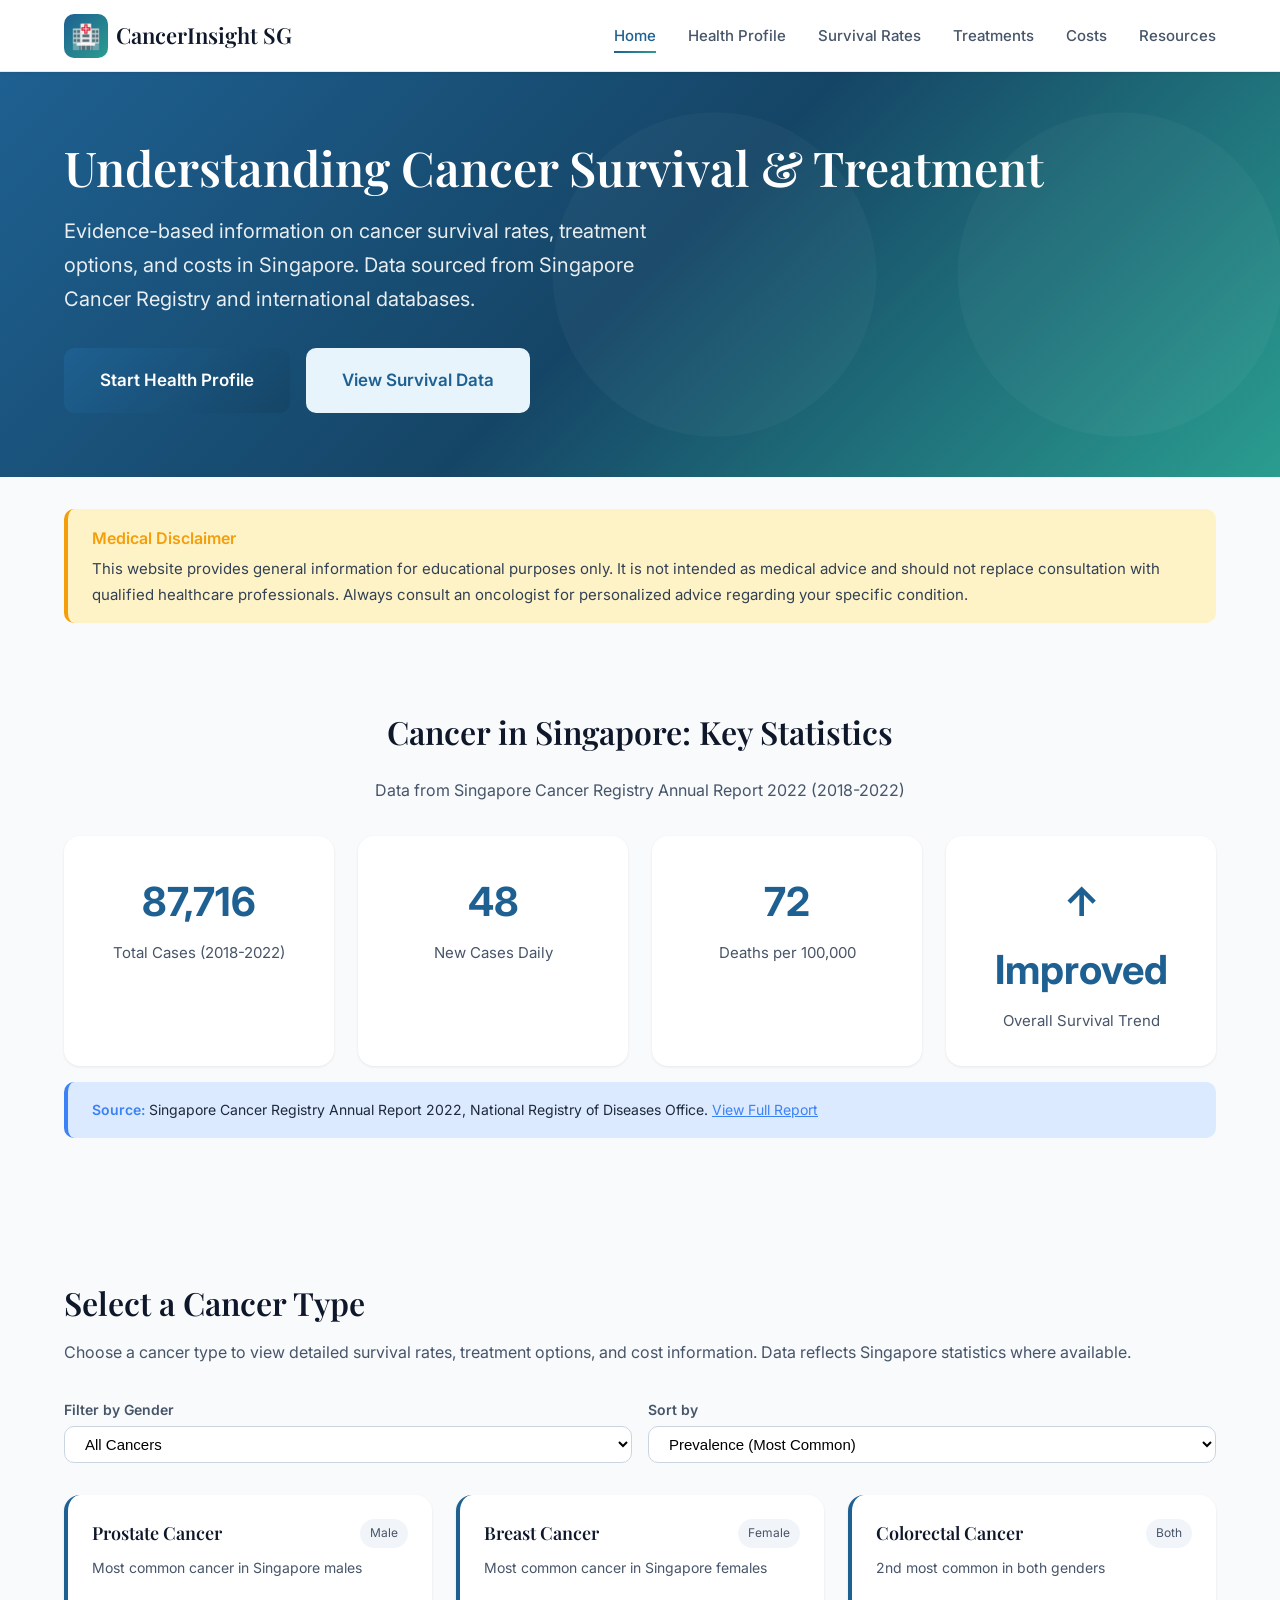
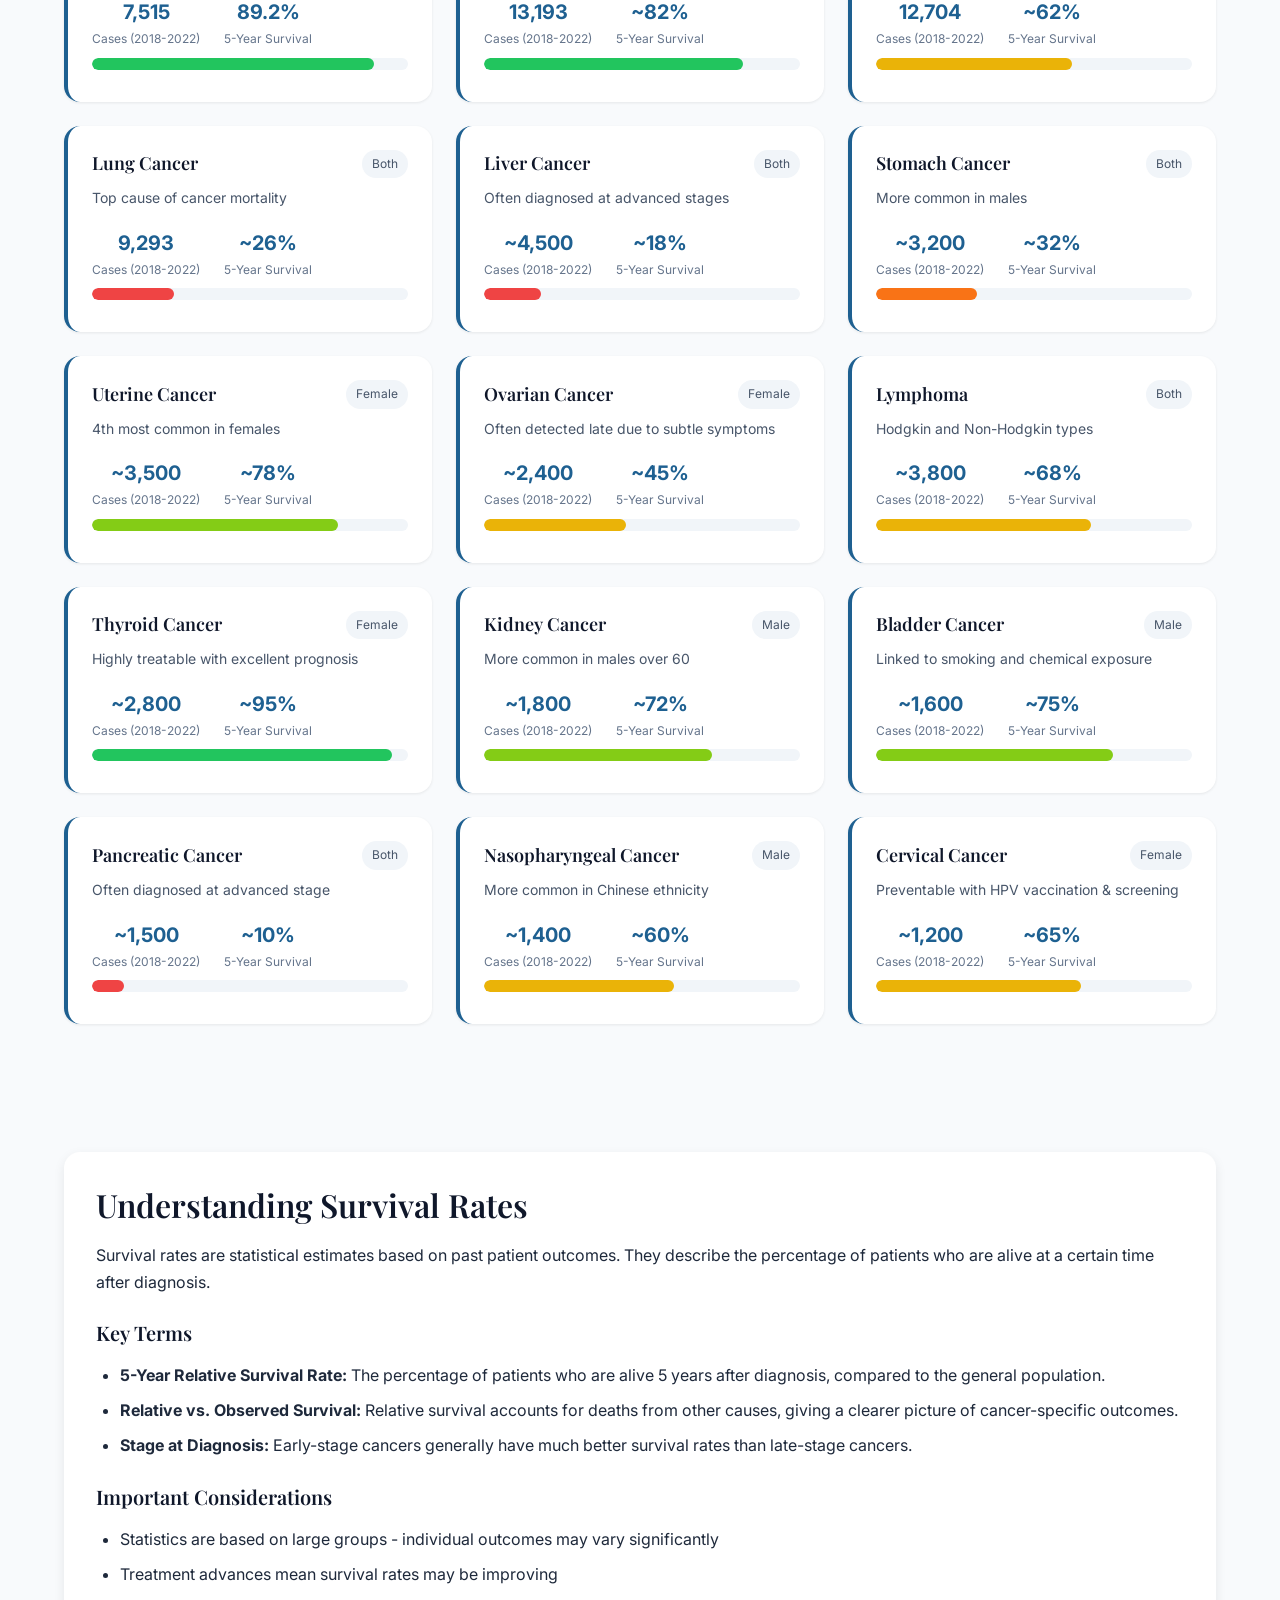
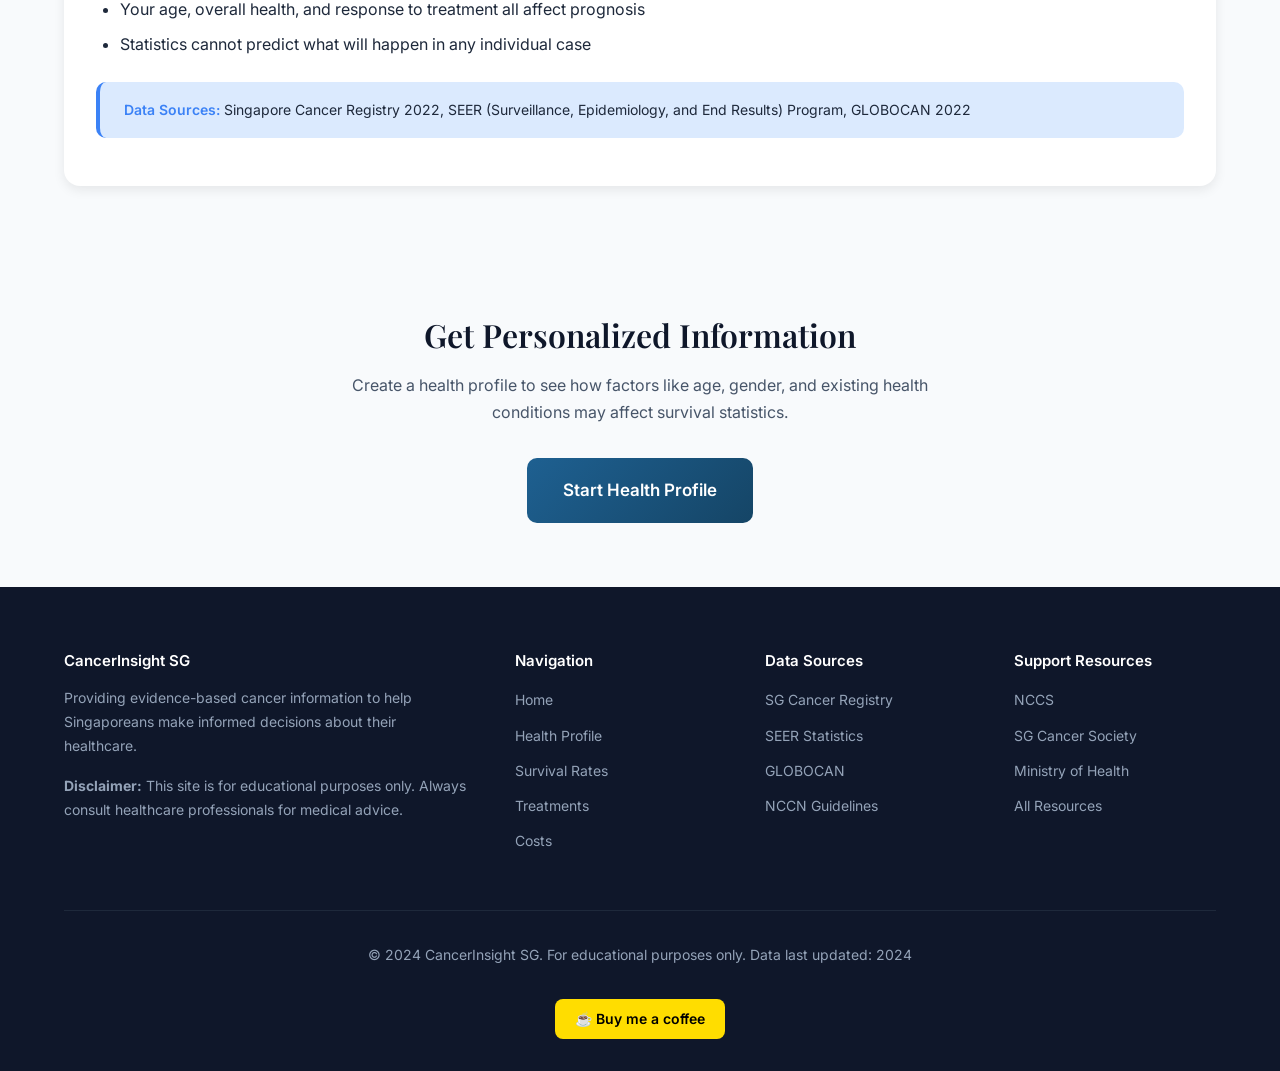
==== commit 7e903306: "Add Buy Me a Coffee link to footer on all pages Co-Authored-By: Claude Opus 4.6 (1M context) <norepl" ====
--- a/index.html
+++ b/index.html
@@ -506,6 +506,7 @@
             </div>
             <div class="footer-bottom">
                 <p>&copy; 2024 CancerInsight SG. For educational purposes only. Data last updated: 2024</p>
+                <a href="https://buymeacoffee.com/joelfirenze" target="_blank" class="bmc-link">&#9749; Buy me a coffee</a>
             </div>
         </div>
     </footer>
--- a/styles.css
+++ b/styles.css
@@ -1089,6 +1089,23 @@
   font-size: 0.875rem;
 }
 
+.bmc-link {
+  display: inline-block;
+  margin-top: var(--spacing-md);
+  padding: 0.5rem 1.25rem;
+  background: #FFDD00;
+  color: #000;
+  font-weight: 600;
+  font-size: 0.875rem;
+  border-radius: 8px;
+  text-decoration: none;
+  transition: background 0.2s;
+}
+
+.bmc-link:hover {
+  background: #e5c700;
+}
+
 /* ===== Filters ===== */
 .filters {
   display: flex;
